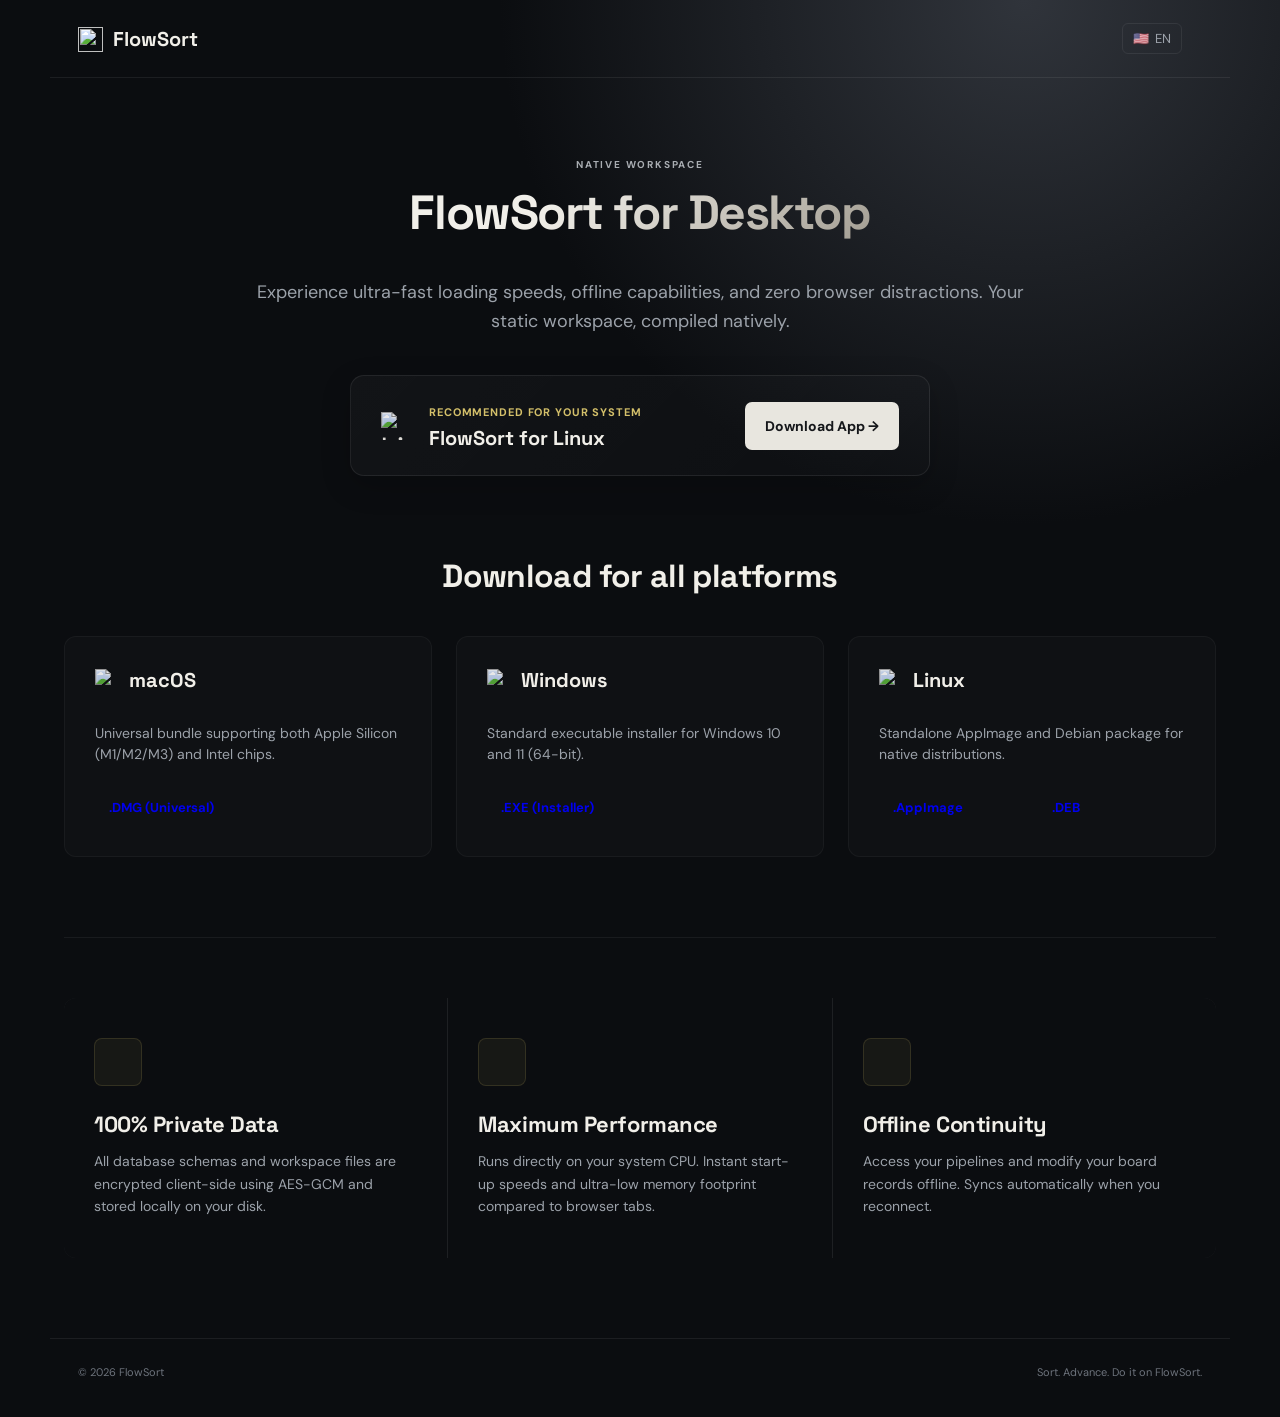
==== desktop/index.html @ 39b6299e "implement user authentication with Firebase and enhance navigation menu" ====
<!doctype html>
<html lang="es">
  <head>
    <meta charset="UTF-8" />
    <meta name="viewport" content="width=device-width, initial-scale=1.0" />
    <title data-i18n="title">FlowSort — Desktop App</title>
    <link rel="stylesheet" href="../assets/styles.css" />
    <script src="https://unpkg.com/lucide@latest"></script>
  </head>
  <body>
    <nav class="nav">
      <a class="brand" href="../">
        <img src="../assets/flowsort-logo.png" />FlowSort
      </a>
      <div class="nav-right">
        <div class="lang-selector">
          <button class="lang-btn" id="lang-btn">
            <span class="lang-flag">🇺🇸</span>
            <span class="lang-code">EN</span>
          </button>
          <div class="lang-dropdown" id="lang-dropdown">
            <button class="lang-option" data-lang="en">
              <span class="lang-flag">🇺🇸</span> English
            </button>
            <button class="lang-option" data-lang="es">
              <span class="lang-flag">🇪🇸</span> Español
            </button>
          </div>
        </div>
        <div id="nav-auth"></div>
      </div>
    </nav>

    <main class="download-container">
      <!-- Hero Presentation -->
      <section class="download-hero">
        <span class="eyebrow" data-i18n="desktop.hero.eyebrow"
          >NATIVE WORKSPACE</span
        >
        <h1 data-i18n="desktop.hero.title">FlowSort for Desktop</h1>
        <p class="subtitle" data-i18n="desktop.hero.subtitle">
          Experience ultra-fast loading speeds, offline capabilities, and zero
          browser distractions. Your static workspace, compiled natively.
        </p>

        <!-- Dynamic OS Suggester -->
        <div class="auto-detect-wrap" id="auto-detect-wrap">
          <div class="auto-detect-card">
            <span class="auto-detect-icon" id="detect-icon">
              <img
                id="detect-os-logo"
                src="https://api.iconify.design/simple-icons:apple.svg?color=%23f1efe9"
                class="os-logo"
                alt="macOS"
              />
            </span>
            <div class="auto-detect-info">
              <small data-i18n="desktop.detect.eyebrow"
                >RECOMMENDED FOR YOUR SYSTEM</small
              >
              <h3 id="detect-os-name">FlowSort for macOS</h3>
            </div>
            <a
              href="#"
              class="button primary"
              id="detect-btn"
              data-i18n="desktop.btn.download"
              >Download App →</a
            >
          </div>
        </div>
      </section>

      <!-- Platforms Grid -->
      <section class="platforms-section">
        <h2 class="section-title" data-i18n="desktop.platforms.title">
          Download for all platforms
        </h2>
        <div class="platforms-grid">
          <!-- macOS Card -->
          <div class="platform-card">
            <div class="card-head">
              <span class="platform-icon"
                ><img
                  src="https://api.iconify.design/simple-icons:apple.svg?color=%23f1efe9"
                  class="os-logo"
                  alt="Apple"
              /></span>
              <h3>macOS</h3>
            </div>
            <p data-i18n="desktop.platform.mac.desc">
              Universal bundle supporting both Apple Silicon (M1/M2/M3) and
              Intel chips.
            </p>
            <div class="card-actions">
              <a href="#" class="button outline">.DMG (Universal)</a>
            </div>
          </div>

          <!-- Windows Card -->
          <div class="platform-card">
            <div class="card-head">
              <span class="platform-icon"
                ><img
                  src="https://api.iconify.design/simple-icons:windows.svg?color=%23f1efe9"
                  class="os-logo"
                  alt="Windows"
              /></span>
              <h3>Windows</h3>
            </div>
            <p data-i18n="desktop.platform.win.desc">
              Standard executable installer for Windows 10 and 11 (64-bit).
            </p>
            <div class="card-actions">
              <a href="#" class="button outline">.EXE (Installer)</a>
            </div>
          </div>

          <!-- Linux Card -->
          <div class="platform-card">
            <div class="card-head">
              <span class="platform-icon"
                ><img
                  src="https://api.iconify.design/simple-icons:linux.svg?color=%23f1efe9"
                  class="os-logo"
                  alt="Linux"
              /></span>
              <h3>Linux</h3>
            </div>
            <p data-i18n="desktop.platform.linux.desc">
              Standalone AppImage and Debian package for native distributions.
            </p>
            <div class="card-actions">
              <a href="#" class="button outline">.AppImage</a>
              <a href="#" class="button outline">.DEB</a>
            </div>
          </div>
        </div>
      </section>

      <!-- Premium Features Grid -->
      <section class="desktop-features-section">
        <div class="features-grid">
          <div class="feature-card">
            <div class="feature-icon"><i data-lucide="shield-check"></i></div>
            <h3 data-i18n="desktop.features.f1.title">100% Private Data</h3>
            <p data-i18n="desktop.features.f1.desc">
              All database schemas and workspace files are encrypted client-side
              using AES-GCM and stored locally on your disk.
            </p>
          </div>
          <div class="feature-card">
            <div class="feature-icon"><i data-lucide="zap"></i></div>
            <h3 data-i18n="desktop.features.f2.title">Maximum Performance</h3>
            <p data-i18n="desktop.features.f2.desc">
              Runs directly on your system CPU. Instant start-up speeds and
              ultra-low memory footprint compared to browser tabs.
            </p>
          </div>
          <div class="feature-card">
            <div class="feature-icon"><i data-lucide="wifi-off"></i></div>
            <h3 data-i18n="desktop.features.f3.title">Offline Continuity</h3>
            <p data-i18n="desktop.features.f3.desc">
              Access your pipelines and modify your board records offline. Syncs
              automatically when you reconnect.
            </p>
          </div>
        </div>
      </section>
    </main>

    <footer>
      <span>© 2026 FlowSort</span>
      <span data-i18n="footer.tagline">Sort. Advance. Do it on FlowSort.</span>
    </footer>

    <script>
      (function () {
        // Translation Dictionary
        const translations = {
          en: {
            title: "FlowSort — Desktop App",
            "desktop.hero.eyebrow": "NATIVE WORKSPACE",
            "desktop.hero.title": "FlowSort for Desktop",
            "desktop.hero.subtitle":
              "Experience ultra-fast loading speeds, offline capabilities, and zero browser distractions. Your static workspace, compiled natively.",
            "desktop.detect.eyebrow": "RECOMMENDED FOR YOUR SYSTEM",
            "desktop.btn.download": "Download App →",
            "desktop.platforms.title": "Download for all platforms",
            "desktop.platform.mac.desc":
              "Universal bundle supporting both Apple Silicon (M1/M2/M3) and Intel chips.",
            "desktop.platform.win.desc":
              "Standard executable installer for Windows 10 and 11 (64-bit).",
            "desktop.platform.linux.desc":
              "Standalone AppImage and Debian package for native distributions.",
            "desktop.features.f1.title": "100% Private Data",
            "desktop.features.f1.desc":
              "All database schemas and workspace files are encrypted client-side using AES-GCM and stored locally on your disk.",
            "desktop.features.f2.title": "Maximum Performance",
            "desktop.features.f2.desc":
              "Runs directly on your system CPU. Instant start-up speeds and ultra-low memory footprint compared to browser tabs.",
            "desktop.features.f3.title": "Offline Continuity",
            "desktop.features.f3.desc":
              "Access your pipelines and modify your board records offline. Syncs automatically when you reconnect.",
            "footer.tagline": "Sort. Advance. Do it on FlowSort.",
          },
          es: {
            title: "FlowSort — App de Escritorio",
            "desktop.hero.eyebrow": "WORKSPACE NATIVO",
            "desktop.hero.title": "FlowSort para Escritorio",
            "desktop.hero.subtitle":
              "Experimenta velocidades de carga ultra rápidas, capacidades sin conexión y cero distracciones del navegador. Tu espacio de trabajo estático, compilado nativamente.",
            "desktop.detect.eyebrow": "RECOMENDADO PARA TU SISTEMA",
            "desktop.btn.download": "Descargar App →",
            "desktop.platforms.title": "Descargar para todas las plataformas",
            "desktop.platform.mac.desc":
              "Paquete universal compatible con chips Apple Silicon (M1/M2/M3) e Intel.",
            "desktop.platform.win.desc":
              "Instalador ejecutable estándar para Windows 10 y 11 (64 bits).",
            "desktop.platform.linux.desc":
              "AppImage independiente y paquete Debian para distribuciones nativas.",
            "desktop.features.f1.title": "Datos 100% Privados",
            "desktop.features.f1.desc":
              "Todos los esquemas de bases de datos y archivos se cifran del lado del cliente usando AES-GCM y se guardan localmente en tu disco.",
            "desktop.features.f2.title": "Rendimiento Máximo",
            "desktop.features.f2.desc":
              "Se ejecuta directamente en la CPU de tu sistema. Arranque instantáneo y consumo de memoria ultra bajo en comparación con pestañas de navegador.",
            "desktop.features.f3.title": "Continuidad sin Conexión",
            "desktop.features.f3.desc":
              "Accede a tus flujos y modifica tus registros sin conexión a internet. Se sincroniza automáticamente al reconectarse.",
            "footer.tagline": "Ordena. Avanza. Hazlo en FlowSort.",
          },
        };

        const langBtn = document.getElementById("lang-btn");
        const langDropdown = document.getElementById("lang-dropdown");
        const langOptions = document.querySelectorAll(".lang-option");

        function setLanguage(lang) {
          document.documentElement.lang = lang;
          document.title = translations[lang]["title"];
          const t = translations[lang] || translations["en"];

          // Apply translations to all data-i18n elements
          document.querySelectorAll("[data-i18n]").forEach((el) => {
            const key = el.getAttribute("data-i18n");
            if (t[key]) el.innerHTML = t[key];
          });

          langBtn.querySelector(".lang-flag").textContent =
            lang === "es" ? "🇪🇸" : "🇺🇸";
          langBtn.querySelector(".lang-code").textContent = lang.toUpperCase();
          langOptions.forEach((opt) => {
            opt.classList.toggle(
              "selected",
              opt.getAttribute("data-lang") === lang,
            );
          });
          localStorage.setItem("preferred-lang", lang);

          // Update OS suggestion header dynamically on language change
          updateOsDetectUI();
        }

        langBtn.addEventListener("click", (e) => {
          e.stopPropagation();
          langDropdown.classList.toggle("show");
        });

        document.addEventListener("click", () => {
          langDropdown.classList.remove("show");
        });

        langOptions.forEach((opt) => {
          opt.addEventListener("click", () => {
            const selectedLang = opt.getAttribute("data-lang");
            if (document.documentElement.lang === selectedLang) return;
            document.body.classList.add("lang-fade-out");
            setTimeout(() => {
              setLanguage(selectedLang);
              document.body.classList.remove("lang-fade-out");
              document.body.classList.add("lang-fade-in");
              setTimeout(() => {
                document.body.classList.remove("lang-fade-in");
              }, 250);
            }, 250);
          });
        });

        // OS Detection logic
        let detectedOS = "macOS";
        const OS_LOGOS = {
          macOS: "https://api.iconify.design/simple-icons:apple.svg?color=%23f1efe9",
          Windows: "https://api.iconify.design/simple-icons:windows.svg?color=%23f1efe9",
          Linux: "https://api.iconify.design/simple-icons:linux.svg?color=%23f1efe9",
        };

        function detectOS() {
          const ua = window.navigator.userAgent.toLowerCase();
          if (ua.includes("win")) detectedOS = "Windows";
          else if (ua.includes("mac")) detectedOS = "macOS";
          else if (ua.includes("linux")) detectedOS = "Linux";
        }

        function updateOsDetectUI() {
          const isEs = document.documentElement.lang === "es";
          document.getElementById("detect-os-name").textContent = isEs
            ? `FlowSort para ${detectedOS}`
            : `FlowSort for ${detectedOS}`;

          const img = document.getElementById("detect-os-logo");
          if (img) {
            img.src = OS_LOGOS[detectedOS] || OS_LOGOS.macOS;
            img.alt = detectedOS;
          }
        }

        // Initialize
        detectOS();
        const savedLang = localStorage.getItem("preferred-lang") || "en";
        setLanguage(savedLang);

        // Page Transition Interceptor
        document.querySelectorAll("a").forEach((link) => {
          const href = link.getAttribute("href");
          if (
            !href ||
            href.startsWith("#") ||
            href.startsWith("javascript:") ||
            link.target === "_blank" ||
            href.includes("mailto:") ||
            href.includes("tel:")
          )
            return;

          try {
            const url = new URL(link.href, window.location.href);
            if (url.origin !== window.location.origin) return;
          } catch (e) {
            return;
          }

          link.addEventListener("click", (e) => {
            e.preventDefault();
            document.body.classList.add("page-exit");
            setTimeout(() => {
              window.location.href = href;
            }, 250);
          });
        });

        window.addEventListener("pageshow", (event) => {
          if (event.persisted) {
            document.body.classList.remove("page-exit");
          }
        });
      })();

      // Init Lucide after IIFE so DOM is ready
      lucide.createIcons();
    </script>
    <script type="module">
      import { initNavAuth } from "../assets/auth.js";

      initNavAuth({
        loginHref: "../login/",
        panelHref: "./",
        homeHref: "../",
        i18n: {
          en: { "nav.login": "Log in", "nav.panel": "Panel", "nav.logout": "Log out" },
          es: { "nav.login": "Iniciar sesión", "nav.panel": "Panel", "nav.logout": "Cerrar sesión" },
        },
      });
    </script>
  </body>
</html>
---- assets/styles.css ----
@import url("https://fonts.googleapis.com/css2?family=DM+Sans:wght@400;500;600;700&family=Space+Grotesk:wght@500;600;700&display=swap");
:root {
  font-family: "DM Sans", sans-serif;
  background: #0b0d10;
  color: #f1efe9;
}
* {
  box-sizing: border-box;
}
html {
  scroll-behavior: smooth;
}
body {
  margin: 0;
  background:
    radial-gradient(circle at 80% 0, #30343b 0, transparent 30%), #0b0d10;
}
.nav {
  height: 78px;
  max-width: 1180px;
  margin: auto;
  padding: 0 28px;
  display: flex;
  align-items: center;
  justify-content: space-between;
  border-bottom: 1px solid #ffffff12;
}
.brand {
  font: 700 20px "Space Grotesk";
  display: flex;
  align-items: center;
  gap: 10px;
  color: #f1efe9;
  text-decoration: none;
}
.brand:visited {
  color: #f1efe9;
}
.brand img {
  width: 25px;
  height: 25px;
  object-fit: contain;
  transform: translateY(1px);
}
.links {
  display: flex;
  gap: 34px;
}
.links a,
.nav-login {
  color: #9ca2aa;
  text-decoration: none;
  font-size: 13px;
}
.links a:hover,
.nav-login:hover {
  color: #f1efe9;
}
.user-menu {
  position: relative;
  display: inline-block;
}
.user-menu-btn {
  display: flex;
  align-items: center;
  gap: 8px;
  background: transparent;
  border: 1px solid #ffffff12;
  border-radius: 999px;
  padding: 4px 12px 4px 4px;
  cursor: pointer;
  color: #f1efe9;
  font-size: 13px;
  transition: border-color 0.2s ease, background 0.2s ease;
}
.user-menu-btn:hover {
  border-color: #ffffff28;
  background: #ffffff08;
}
.user-avatar {
  width: 28px;
  height: 28px;
  border-radius: 50%;
  object-fit: cover;
  background: #2a2d32;
}
.user-name {
  max-width: 120px;
  overflow: hidden;
  text-overflow: ellipsis;
  white-space: nowrap;
}
.user-dropdown {
  display: none;
  position: absolute;
  top: calc(100% + 8px);
  right: 0;
  min-width: 160px;
  background: #171819;
  border: 1px solid #ffffff18;
  border-radius: 10px;
  padding: 6px;
  z-index: 200;
  box-shadow: 0 12px 40px #0006;
}
.user-dropdown.show {
  display: flex;
  flex-direction: column;
  gap: 2px;
}
.user-dropdown-item {
  display: block;
  width: 100%;
  padding: 10px 14px;
  border: 0;
  border-radius: 6px;
  background: transparent;
  color: #c9c7c0;
  font-size: 13px;
  text-align: left;
  text-decoration: none;
  cursor: pointer;
  transition: background 0.15s ease, color 0.15s ease;
}
.user-dropdown-item:hover {
  background: #ffffff0c;
  color: #f1efe9;
}
.user-dropdown-item.logout {
  color: #e88;
}
.user-dropdown-item.logout:hover {
  background: #e8444418;
  color: #faa;
}
.menu {
  display: none;
  background: none;
  color: #fff;
  border: 0;
  font-size: 20px;
}
.hero {
  max-width: 1180px;
  margin: 0 auto;
  padding: 110px 28px 130px;
  display: grid;
  grid-template-columns: 0.85fr 1.15fr;
  gap: 60px;
  align-items: center;
}
.eyebrow {
  font-size: 10px;
  letter-spacing: 0.18em;
  color: #a9adb2;
  font-weight: 700;
}
.hero h1 {
  font: 600 clamp(52px, 7vw, 92px)/0.94 "Space Grotesk";
  letter-spacing: -0.07em;
  margin: 20px 0 26px;
}
.hero h1 em,
.statement em,
.cta em {
  font-style: normal;
  color: #c9c7c0;
}
#dynamic-cta-text {
  position: relative;
  display: inline-block;
  transition:
    opacity 0.4s cubic-bezier(0.16, 1, 0.3, 1),
    transform 0.4s cubic-bezier(0.16, 1, 0.3, 1);
  transform: translateY(0);
  opacity: 1;
}
#dynamic-cta-text::before {
  content: "";
  position: absolute;
  top: 50%;
  left: 50%;
  transform: translate(-50%, -50%) scale(0.6);
  width: 120%;
  height: 16px;
  border-radius: 50%;
  background: rgba(212, 192, 106, 0.08);
  box-shadow: 0 0 35px 11px rgba(145, 145, 145, 0.3);
  filter: blur(10px);
  opacity: 0;
  z-index: -1;
  pointer-events: none;
  transition:
    opacity 0.2s cubic-bezier(0.16, 1, 0.3, 1),
    transform 0.2s cubic-bezier(0.16, 1, 0.3, 1);
}
#dynamic-cta-text.glow-active::before {
  opacity: 1;
  transform: translate(-50%, -50%) scale(1.15);
  transition:
    opacity 0.6s cubic-bezier(0.16, 1, 0.3, 1),
    transform 0.6s cubic-bezier(0.16, 1, 0.3, 1);
}
#dynamic-cta-text.swap-out {
  opacity: 0;
  transform: translateY(-8px);
}
#dynamic-cta-text.swap-in {
  opacity: 0;
  transform: translateY(8px);
}
.hero-copy > p {
  color: #a1a6ae;
  font-size: 18px;
  line-height: 1.6;
  max-width: 430px;
}
.hero-actions {
  display: flex;
  gap: 26px;
  align-items: center;
  margin-top: 34px;
}
.button {
  display: inline-flex;
  gap: 24px;
  align-items: center;
  padding: 15px 20px;
  border-radius: 7px;
  text-decoration: none;
  font-weight: 700;
  font-size: 14px;
}
.primary {
  background: #e8e6df;
  color: #15171a;
}
.primary:hover {
  background: white;
  transform: translateY(-2px);
}
.text-link {
  color: #d9d8d3;
  text-decoration: none;
  font-size: 13px;
}
.text-link span {
  color: #9da2aa;
  margin-left: 7px;
}
.trust {
  display: flex;
  gap: 22px;
  color: #777e88;
  font-size: 11px;
  margin-top: 28px;
}
.hero-art {
  position: relative;
  min-height: 460px;
  display: grid;
  place-items: center;
}
.glow {
  position: absolute;
  width: 450px;
  height: 450px;
  background: #dad7cd0c;
  border-radius: 50%;
  filter: blur(30px);
}
.window {
  position: relative;
  width: min(560px, 100%);
  border: 1px solid #ffffff22;
  border-radius: 16px;
  background: #181b20e8;
  box-shadow: 0 40px 90px #0008;
  overflow: hidden;
  transform: rotate(1.5deg);
  transition: 0.4s;
}
.window:hover {
  transform: rotate(0) translateY(-6px);
}
.replica-text {
  position: absolute;
  bottom: -75px;
  color: #777e88;
  font-size: 12px;
  font-style: italic;
  font-family: "Space Grotesk", sans-serif;
}
.window-top {
  height: 42px;
  border-bottom: 1px solid #ffffff12;
  display: flex;
  align-items: center;
  justify-content: space-between;
  padding: 0 15px;
  color: #737a84;
  font-size: 10px;
}
.dots {
  color: #555b64;
  letter-spacing: 3px;
  font-size: 9px;
}
.window-body {
  display: grid;
  grid-template-columns: 110px 1fr;
  min-height: 360px;
}
.window-body aside {
  border-right: 1px solid #ffffff10;
  padding: 22px 13px;
  display: grid;
  align-content: start;
  gap: 18px;
  color: #7d838c;
  font-size: 11px;
}
.window-body aside strong {
  color: #e4e1d8;
  font: 700 25px "Space Grotesk";
  margin-bottom: 10px;
  transform: translateY(6px);
  display: inline-block;
}
.aside-logo {
  width: 28px;
  height: 28px;
  object-fit: contain;
  transform: translateY(0px);
}
.aside-brand {
  display: flex;
  align-items: center;
  gap: 5px;
  margin-bottom: 30px;
  margin-left: 6.7px;
}
.window-body aside small {
  padding: 7px 8px;
}
.window-body aside .selected {
  background: #30343b;
  color: #f3f1eb;
  border-radius: 5px;
}
.board {
  padding: 24px;
}
.board-head {
  display: flex;
  justify-content: space-between;
  align-items: center;
}
.board-head small,
.metrics small,
.activity > small {
  color: #737b86;
  font-size: 9px;
  letter-spacing: 0.12em;
}
.board h3 {
  font: 600 25px "Space Grotesk";
  margin: 7px 0 20px;
}
.avatar {
  width: 29px;
  height: 29px;
  background: #c9c7c0;
  color: #16181c;
  border-radius: 50%;
  font-size: 9px;
  display: grid;
  place-items: center;
  font-weight: 700;
}
.metrics {
  display: grid;
  grid-template-columns: repeat(3, 1fr);
  gap: 9px;
}
.metrics > div {
  padding: 14px 11px;
  background: #20242a;
  border: 1px solid #ffffff10;
  border-radius: 8px;
}
.metrics strong {
  display: block;
  font: 600 26px "Space Grotesk";
  margin-top: 7px;
}
.metrics i {
  font-style: normal;
  color: #aeb1ad;
  font-size: 10px;
}
.activity {
  margin-top: 22px;
}
.activity > div {
  display: grid;
  grid-template-columns: 10px 1fr auto;
  gap: 9px;
  align-items: center;
  padding: 13px 0;
  border-bottom: 1px solid #ffffff0c;
  color: #c1c3c0;
  font-size: 11px;
}
.activity em {
  font-style: normal;
  color: #727984;
  font-size: 10px;
}
.dot {
  width: 7px;
  height: 7px;
  border-radius: 50%;
}
.dot.gold {
  background: #d4c06a;
}
.dot.gray {
  background: #858b92;
}
.dot.white {
  background: #e7e5df;
}
.statement {
  max-width: 1180px;
  margin: auto;
  padding: 120px 28px 80px;
  border-top: 1px solid #ffffff12;
}
.statement h2,
.cta h2 {
  font: 600 clamp(40px, 5vw, 66px)/1 "Space Grotesk";
  letter-spacing: -0.06em;
  margin: 20px 0;
}
.statement p {
  color: #8f969f;
}
.features {
  max-width: 1180px;
  margin: auto;
  padding: 45px 28px 130px;
  display: grid;
  grid-template-columns: repeat(3, 1fr);
  gap: 1px;
  background: #ffffff12;
}
.features article {
  background: #0b0d10;
  padding: 30px 26px;
  min-height: 180px;
}
.features span {
  color: #898f97;
  font-size: 11px;
}
.features h3 {
  font: 600 25px "Space Grotesk";
  margin: 40px 0 10px;
}
.features p {
  color: #8f969f;
  line-height: 1.5;
  margin: 0;
  font-size: 14px;
}
.cta {
  max-width: 1124px;
  margin: 0 auto 100px;
  padding: 58px 55px;
  border: 1px solid #ffffff1c;
  border-radius: 14px;
  background: linear-gradient(110deg, #24282e, #171a1e);
  display: flex;
  justify-content: space-between;
  align-items: center;
}
.cta h2 {
  margin-bottom: 0;
}
footer {
  max-width: 1180px;
  margin: auto;
  padding: 26px 28px 38px;
  color: #6d737c;
  font-size: 11px;
  display: flex;
  justify-content: space-between;
  border-top: 1px solid #ffffff12;
}
@media (max-width: 800px) {
  .links {
    display: none;
  }
  .menu {
    display: block;
  }
  .hero {
    grid-template-columns: 1fr;
    padding-top: 70px;
  }
  .hero-art {
    min-height: 360px;
  }
  .features {
    grid-template-columns: 1fr;
  }
  .cta {
    margin: 0 20px 70px;
    padding: 32px 24px;
    display: grid;
    gap: 25px;
  }
  .hero h1 {
    font-size: 58px;
  }
}
.window,
.cta {
  background: linear-gradient(135deg, #ffffff12, #ffffff05);
  border-color: #ffffff2b;
  box-shadow:
    0 30px 90px #0009,
    inset 0 1px #ffffff1f;
  backdrop-filter: blur(24px) saturate(125%);
}
.features article {
  background: #ffffff04;
  backdrop-filter: blur(16px);
}
.nav-right {
  display: flex;
  align-items: center;
  gap: 20px;
}
.lang-selector {
  position: relative;
  display: inline-block;
}
.lang-btn {
  background: transparent;
  border: 1px solid #ffffff12;
  border-radius: 6px;
  color: #9ca2aa;
  padding: 6px 10px;
  font-size: 13px;
  cursor: pointer;
  display: flex;
  align-items: center;
  gap: 6px;
  transition: all 0.2s ease;
  font-family: inherit;
}
.lang-btn:hover {
  color: #f1efe9;
  border-color: #ffffff33;
  background: rgba(255, 255, 255, 0.05);
}
.lang-dropdown {
  position: absolute;
  top: calc(100% + 8px);
  right: 0;
  background: #181b20;
  border: 1px solid #ffffff22;
  border-radius: 8px;
  box-shadow: 0 10px 25px rgba(0, 0, 0, 0.5);
  display: none;
  flex-direction: column;
  min-width: 130px;
  z-index: 100;
  overflow: hidden;
}
.lang-dropdown.show {
  display: flex;
}
.lang-option {
  padding: 10px 14px;
  font-size: 13px;
  color: #9ca2aa;
  cursor: pointer;
  display: flex;
  align-items: center;
  gap: 8px;
  transition: all 0.2s ease;
  background: transparent;
  border: none;
  width: 100%;
  text-align: left;
  font-family: inherit;
}
.lang-option:hover {
  color: #f1efe9;
  background: rgba(255, 255, 255, 0.08);
}
.lang-option.selected {
  color: #f1efe9;
  font-weight: 600;
  background: rgba(255, 255, 255, 0.05);
}
body.lang-fade-out .nav,
body.lang-fade-out main,
body.lang-fade-out footer {
  opacity: 0;
  transition: opacity 0.25s ease-out;
}
body.lang-fade-in .nav,
body.lang-fade-in main,
body.lang-fade-in footer {
  opacity: 1;
  transition: opacity 0.25s ease-in;
}

/* Pricing Section Styles */
.pricing {
  max-width: 1180px;
  margin: 0 auto;
  padding: 100px 28px;
  border-top: 1px solid #ffffff12;
}

.pricing-header {
  text-align: center;
  margin-bottom: 60px;
}

.pricing-header h2 {
  font: 600 clamp(40px, 5vw, 66px)/1 "Space Grotesk";
  letter-spacing: -0.06em;
  margin: 20px 0;
}

.pricing-header h2 em {
  font-style: normal;
  color: #c9c7c0;
}

.pricing-header p {
  color: #8f969f;
  font-size: 16px;
}

.pricing-cards {
  display: grid;
  grid-template-columns: repeat(3, 1fr);
  gap: 30px;
  align-items: stretch;
}

.pricing-card {
  background: #181b20;
  border: 1px solid #ffffff12;
  border-radius: 14px;
  padding: 40px 30px;
  display: flex;
  flex-direction: column;
  position: relative;
  transition:
    transform 0.3s ease,
    border-color 0.3s ease,
    box-shadow 0.3s ease;
}

.pricing-card:hover {
  transform: translateY(-5px);
  border-color: #ffffff22;
  box-shadow: 0 20px 40px rgba(0, 0, 0, 0.4);
}

.pricing-card--featured {
  background: linear-gradient(135deg, #24282e, #171a1e);
  border-color: #d4c06a66;
  box-shadow: 0 15px 35px rgba(212, 192, 106, 0.05);
}

.pricing-card--featured:hover {
  border-color: #d4c06a88;
  box-shadow: 0 20px 40px rgba(212, 192, 106, 0.1);
}

.plan-badge {
  position: absolute;
  top: 16px;
  right: 20px;
  background: #d4c06a;
  color: #0b0d10;
  font-size: 10px;
  font-weight: 700;
  padding: 4px 10px;
  border-radius: 20px;
  text-transform: uppercase;
  letter-spacing: 0.05em;
}

.plan-name {
  font: 700 20px "Space Grotesk";
  color: #f1efe9;
  margin-bottom: 15px;
}

.plan-price {
  display: flex;
  align-items: baseline;
  margin-bottom: 20px;
}

.plan-amount {
  font: 700 42px "Space Grotesk";
  color: #f1efe9;
}

.plan-period {
  color: #8f969f;
  font-size: 14px;
  margin-left: 6px;
}

.plan-desc {
  color: #8f969f;
  font-size: 14px;
  line-height: 1.5;
  margin-bottom: 30px;
  min-height: 42px;
}

.plan-features {
  list-style: none;
  padding: 0;
  margin: 0 0 40px 0;
  display: flex;
  flex-direction: column;
  gap: 12px;
}

.plan-features li {
  color: #c9c7c0;
  font-size: 14px;
  display: flex;
  align-items: center;
  gap: 10px;
}

.plan-features li::before {
  content: "✦";
  color: #d4c06a;
  font-size: 10px;
}

.plan-btn {
  width: 100%;
  justify-content: center;
  margin-top: auto;
  border: 1px solid #ffffff22;
  transition: all 0.3s ease;
  color: #f1efe9;
  text-decoration: none;
}

.plan-btn:hover {
  background: rgba(255, 255, 255, 0.05);
  border-color: #ffffff44;
}

.pricing-card--featured .plan-btn.primary {
  border: none;
  color: #15171a;
}

.pricing-card--featured .plan-btn.primary:hover {
  background: #fff;
  color: #15171a;
  transform: translateY(-2px);
}

@media (max-width: 900px) {
  .pricing-cards {
    grid-template-columns: 1fr;
    gap: 20px;
  }

  .pricing {
    padding: 60px 20px;
  }
}

/* Auth Container */
.auth-container {
  min-height: calc(100vh - 78px - 80px);
  display: flex;
  justify-content: center;
  align-items: center;
  padding: 40px 20px;
}

/* Auth Card */
.auth-card {
  max-width: 440px;
  width: 100%;
  background: linear-gradient(135deg, #1f2227, #131518);
  border: 1px solid #ffffff14;
  border-radius: 16px;
  padding: 40px 35px;
  box-shadow: 0 20px 50px rgba(0, 0, 0, 0.4);
}

.auth-header {
  text-align: center;
  margin-bottom: 30px;
}

.auth-logo {
  width: 42px;
  height: 42px;
  object-fit: contain;
  margin-bottom: 16px;
}

.auth-header h2 {
  font: 700 24px "Space Grotesk";
  color: #f1efe9;
  margin: 0 0 8px 0;
  letter-spacing: -0.02em;
}

.auth-header p {
  color: #9ca2aa;
  font-size: 14px;
  line-height: 1.5;
  margin: 0;
}

/* Alert Box */
.alert-box {
  padding: 12px 16px;
  border-radius: 8px;
  font-size: 13px;
  margin-bottom: 24px;
  line-height: 1.4;
  transition: all 0.3s ease;
}

.alert-box.hide {
  display: none;
}

.alert-error {
  background: rgba(239, 68, 68, 0.1);
  border: 1px solid rgba(239, 68, 68, 0.25);
  color: #f87171;
}

.alert-success {
  background: rgba(16, 185, 129, 0.1);
  border: 1px solid rgba(16, 185, 129, 0.25);
  color: #34d399;
}

.alert-info {
  background: rgba(59, 130, 246, 0.1);
  border: 1px solid rgba(59, 130, 246, 0.25);
  color: #60a5fa;
}

/* Auth Form */
.auth-form {
  display: flex;
  flex-direction: column;
  gap: 20px;
}

.form-group {
  display: flex;
  flex-direction: column;
  gap: 8px;
}

.form-group label {
  color: #c9c7c0;
  font-size: 13px;
  font-weight: 500;
}

.form-group input {
  background: rgba(255, 255, 255, 0.03);
  border: 1px solid rgba(255, 255, 255, 0.08);
  border-radius: 8px;
  padding: 12px 14px;
  color: #f1efe9;
  font-size: 14px;
  font-family: inherit;
  transition:
    border-color 0.25s ease,
    box-shadow 0.25s ease,
    background-color 0.25s ease;
}

.form-group input::placeholder {
  color: #6d737c;
}

.form-group input:focus {
  outline: none;
  background: rgba(255, 255, 255, 0.05);
  border-color: #d4c06a;
  box-shadow: 0 0 0 3px rgba(212, 192, 106, 0.15);
}

.auth-btn {
  width: 100%;
  padding: 14px;
  justify-content: center;
  font-size: 14px;
  font-weight: 600;
  border-radius: 8px;
  margin-top: 10px;
}

.auth-footer {
  text-align: center;
  margin-top: 26px;
  font-size: 13px;
  color: #9ca2aa;
  display: flex;
  justify-content: center;
  gap: 6px;
}

.auth-footer a {
  color: #d4c06a;
  text-decoration: none;
  font-weight: 500;
  transition: opacity 0.2s ease;
}

.auth-footer a:hover {
  opacity: 0.85;
}

/* Google Sign-In Button */
.btn-google {
  display: inline-flex;
  align-items: center;
  justify-content: center;
  gap: 12px;
  width: 100%;
  background: #e8e6df;
  color: #15171a;
  border: none;
  border-radius: 8px;
  padding: 14px 20px;
  font-size: 15px;
  font-weight: 600;
  font-family: inherit;
  cursor: pointer;
  transition:
    background-color 0.25s ease,
    transform 0.25s ease,
    box-shadow 0.25s ease;
}

.btn-google:hover {
  background: #ffffff;
  transform: translateY(-2px);
  box-shadow: 0 4px 15px rgba(255, 255, 255, 0.1);
}

.btn-google:active {
  transform: translateY(0);
}

.btn-google:disabled {
  background: #202329;
  color: #5b6068;
  border: 1px solid rgba(255, 255, 255, 0.04);
  cursor: not-allowed;
  transform: none !important;
  box-shadow: none !important;
}

.btn-google:disabled svg {
  opacity: 0.3;
  filter: grayscale(1);
}

.btn-google svg {
  width: 18px;
  height: 18px;
  flex-shrink: 0;
}

/* Private Area */
#area-privada {
  width: 100%;
  display: none;
  flex-direction: column;
  align-items: center;
}

.user-badge {
  font-size: 12px;
  font-weight: 600;
  text-transform: uppercase;
  letter-spacing: 0.05em;
  color: #d4c06a;
  background: rgba(212, 192, 106, 0.1);
  padding: 4px 12px;
  border-radius: 20px;
  margin-bottom: 16px;
  display: inline-block;
}

/* Loading Spinner */
.loading-spinner {
  display: none;
  width: 28px;
  height: 28px;
  border: 3px solid rgba(255, 255, 255, 0.1);
  border-radius: 50%;
  border-top-color: #f1efe9;
  animation: spin 1s ease-in-out infinite;
  margin: 0 auto;
}

@keyframes spin {
  to {
    transform: rotate(360deg);
  }
}

/* Auth Login Card (standalone centered card) */
.auth-login-wrap {
  width: 100%;
  max-width: 460px;
  background: linear-gradient(135deg, #1f2227, #131518);
  border: 1px solid rgba(255, 255, 255, 0.08);
  border-radius: 16px;
  padding: 40px 35px;
  box-shadow: 0 20px 50px rgba(0, 0, 0, 0.4);
  text-align: center;
}

.auth-login-wrap h1 {
  font-family: "Space Grotesk", sans-serif;
  font-size: 24px;
  font-weight: 700;
  margin-bottom: 8px;
  letter-spacing: -0.02em;
}

#welcome-msg {
  font-size: 35px;
  margin-top: 1px;
  margin-bottom: 12px;
}

.auth-login-wrap .subtitle {
  font-size: 14px;
  color: #9ca2aa;
  line-height: 1;
  margin-bottom: 32px;
}

.logo-container {
  margin-bottom: 24px;
}

.logo {
  width: 48px;
  height: 48px;
  object-fit: contain;
}

/* Page transitions */
body {
  opacity: 0;
  animation: pageFadeIn 0.35s cubic-bezier(0.16, 1, 0.3, 1) forwards;
}

body.page-exit {
  animation: pageFadeOut 0.25s cubic-bezier(0.16, 1, 0.3, 1) forwards !important;
}

@keyframes pageFadeIn {
  from {
    opacity: 0;
    transform: scale(0.995) translateY(4px);
  }
  to {
    opacity: 1;
    transform: scale(1) translateY(0);
  }
}

@keyframes pageFadeOut {
  from {
    opacity: 1;
    transform: scale(1) translateY(0);
  }
  to {
    opacity: 0;
    transform: scale(0.995) translateY(-4px);
  }
}

/* Desktop Download Page Styles */
.download-container {
  max-width: 1200px;
  width: 100%;
  margin: 0 auto;
  padding: 80px 24px;
}

.download-hero {
  text-align: center;
  max-width: 800px;
  margin: 0 auto 60px;
  display: flex;
  flex-direction: column;
  align-items: center;
}

.download-hero h1 {
  font: 700 48px/1.1 "Space Grotesk";
  letter-spacing: -0.03em;
  margin: 16px 0 20px;
  background: linear-gradient(135deg, #f1efe9 30%, #a39e93 100%);
  -webkit-background-clip: text;
  -webkit-text-fill-color: transparent;
}

.download-hero .subtitle {
  font-size: 18px;
  color: #9ca2aa;
  line-height: 1.6;
  margin-bottom: 40px;
}

.auto-detect-wrap {
  width: 100%;
  max-width: 580px;
  margin: 0 auto;
}

.auto-detect-card {
  display: flex;
  align-items: center;
  gap: 20px;
  background: linear-gradient(
    135deg,
    rgba(255, 255, 255, 0.03),
    rgba(255, 255, 255, 0.01)
  );
  border: 1px solid rgba(255, 255, 255, 0.08);
  border-radius: 14px;
  padding: 24px 30px;
  box-shadow: 0 10px 30px rgba(0, 0, 0, 0.2);
  text-align: left;
}

.auto-detect-icon {
  font-size: 32px;
}

.auto-detect-info {
  flex: 1;
}

.auto-detect-info small {
  font-size: 11px;
  letter-spacing: 0.08em;
  color: #d4c06a;
  font-weight: 700;
}

.auto-detect-info h3 {
  font: 700 20px "Space Grotesk";
  margin: 4px 0 0;
  color: #f1efe9;
}

/* Platforms Section */
.platforms-section {
  margin: 80px 0;
}

.platforms-section .section-title {
  text-align: center;
  font: 700 32px "Space Grotesk";
  margin-bottom: 40px;
  letter-spacing: -0.02em;
}

.platforms-grid {
  display: grid;
  grid-template-columns: repeat(auto-fit, minmax(280px, 1fr));
  gap: 24px;
}

.platform-card {
  background: rgba(255, 255, 255, 0.02);
  border: 1px solid rgba(255, 255, 255, 0.04);
  border-radius: 12px;
  padding: 30px;
  display: flex;
  flex-direction: column;
  justify-content: space-between;
  transition: all 0.3s ease;
}

.platform-card:hover {
  transform: translateY(-4px);
  border-color: rgba(212, 192, 106, 0.15);
  box-shadow: 0 10px 30px rgba(212, 192, 106, 0.03);
}

.platform-card .card-head {
  display: flex;
  align-items: center;
  gap: 12px;
  margin-bottom: 16px;
}

.platform-icon {
  font-size: 24px;
}

.platform-card h3 {
  font: 700 20px "Space Grotesk";
  margin: 0;
}

.platform-card p {
  font-size: 14px;
  color: #9ca2aa;
  line-height: 1.5;
  margin-bottom: 24px;
  flex: 1;
}

.platform-card .card-actions {
  display: flex;
  gap: 12px;
}

.platform-card .card-actions .button {
  flex: 1;
  padding: 10px 14px;
  font-size: 13px;
  text-align: center;
}

/* Features section */
.desktop-features-section {
  border-top: 1px solid rgba(255, 255, 255, 0.06);
  padding-top: 60px;
  margin-top: 60px;
}

.features-grid {
  display: grid;
  grid-template-columns: repeat(auto-fit, minmax(280px, 1fr));
  gap: 1px;
  background: rgba(255, 255, 255, 0.08); /* acts as the border */
  border-radius: 12px;
  overflow: hidden;
}

.feature-card {
  background: #0b0d10;
  padding: 40px 30px;
  display: flex;
  flex-direction: column;
  align-items: flex-start;
  transition: background-color 0.3s ease;
}

.feature-card:hover {
  background: #111317;
}

.feature-icon {
  font-size: 28px;
  margin-bottom: 24px;
  background: rgba(212, 192, 106, 0.06);
  border: 1px solid rgba(212, 192, 106, 0.15);
  border-radius: 8px;
  width: 48px;
  height: 48px;
  display: flex;
  align-items: center;
  justify-content: center;
  color: #d4c06a;
}

.feature-card h3 {
  font: 700 22px "Space Grotesk";
  margin: 0 0 12px 0;
  color: #f1efe9;
  letter-spacing: -0.02em;
}

.feature-card p {
  color: #9ca2aa;
  line-height: 1.6;
  margin: 0;
  font-size: 14px;
}

/* Lucide icon sizing */
.feature-icon svg {
  width: 22px;
  height: 22px;
  stroke: #d4c06a;
  stroke-width: 1.75;
}

/* OS brand logo sizing (Simple Icons) */
.os-logo {
  display: block;
  width: 22px;
  height: 22px;
  object-fit: contain;
  opacity: 0.9;
}

.auto-detect-icon .os-logo {
  width: 28px;
  height: 28px;
}

/* Mobile nav and extra small-screen tweaks */
@media (max-width: 800px) {
  .nav {
    position: relative;
  }
  .nav.open .links {
    display: flex;
    flex-direction: column;
    position: absolute;
    top: 78px;
    left: 0;
    right: 0;
    background: linear-gradient(135deg, #171819, #0f1112);
    padding: 12px 20px 18px;
    gap: 12px;
    z-index: 90;
    border-bottom: 1px solid #ffffff12;
  }
  .nav.open .nav-right {
    display: flex;
    gap: 12px;
    padding: 12px 20px 18px;
    border-bottom: 1px solid #ffffff08;
  }
}

@media (max-width: 420px) {
  .hero h1 {
    font-size: clamp(28px, 7vw, 42px);
    line-height: 1.05;
  }
  .hero-copy > p {
    font-size: 16px;
    max-width: 100%;
  }
  .button {
    padding: 12px 14px;
    gap: 12px;
  }
  .nav {
    padding: 0 14px;
    height: 64px;
  }
  .brand {
    font-size: 18px;
  }
  .menu {
    font-size: 22px;
  }
  .hero {
    padding: 60px 18px 90px;
    gap: 20px;
  }
  .cta {
    padding: 24px 16px;
    margin: 0 12px 56px;
  }
  .replica-text {
    bottom: -50px;
  }
}

/* Stronger mobile adjustments for very small viewports */
@media (max-width: 420px) {
  /* hide heavy artwork to prioritize content and speed */
  .hero-art {
    display: none !important;
    height: 0;
    min-height: 0;
    visibility: hidden;
  }

  /* make hero copy full width and reduce vertical spacing */
  .hero {
    padding: 48px 14px 80px;
    gap: 12px;
  }

  .hero-copy {
    width: 100%;
  }

  /* stack primary actions and make buttons easier to tap */
  .hero-actions {
    flex-direction: column;
    align-items: stretch;
    gap: 12px;
    margin-top: 22px;
  }

  .button {
    width: 100%;
    padding: 14px 16px;
    font-size: 15px;
  }

  /* hide decorative replica text */
  .replica-text {
    display: none;
  }

  /* simplify the window replica if it sneaks back in */
  .window {
    transform: none;
    width: 100%;
    box-shadow: none;
  }

  .window-body {
    grid-template-columns: 1fr;
    min-height: 180px;
  }

  .window-body aside {
    display: none;
  }

  /* increase tap targets in nav dropdown */
  .nav.open .links a,
  .nav.open .nav-login,
  .nav.open .user-menu,
  .nav.open .lang-selector {
    padding: 12px 8px;
    font-size: 16px;
  }
  .nav.open .user-menu-btn {
    width: 100%;
    justify-content: flex-start;
    padding: 8px 12px;
  }
  .nav.open .user-dropdown {
    position: static;
    display: none;
    margin-top: 8px;
    box-shadow: none;
  }
  .nav.open .user-dropdown.show {
    display: flex;
  }
}
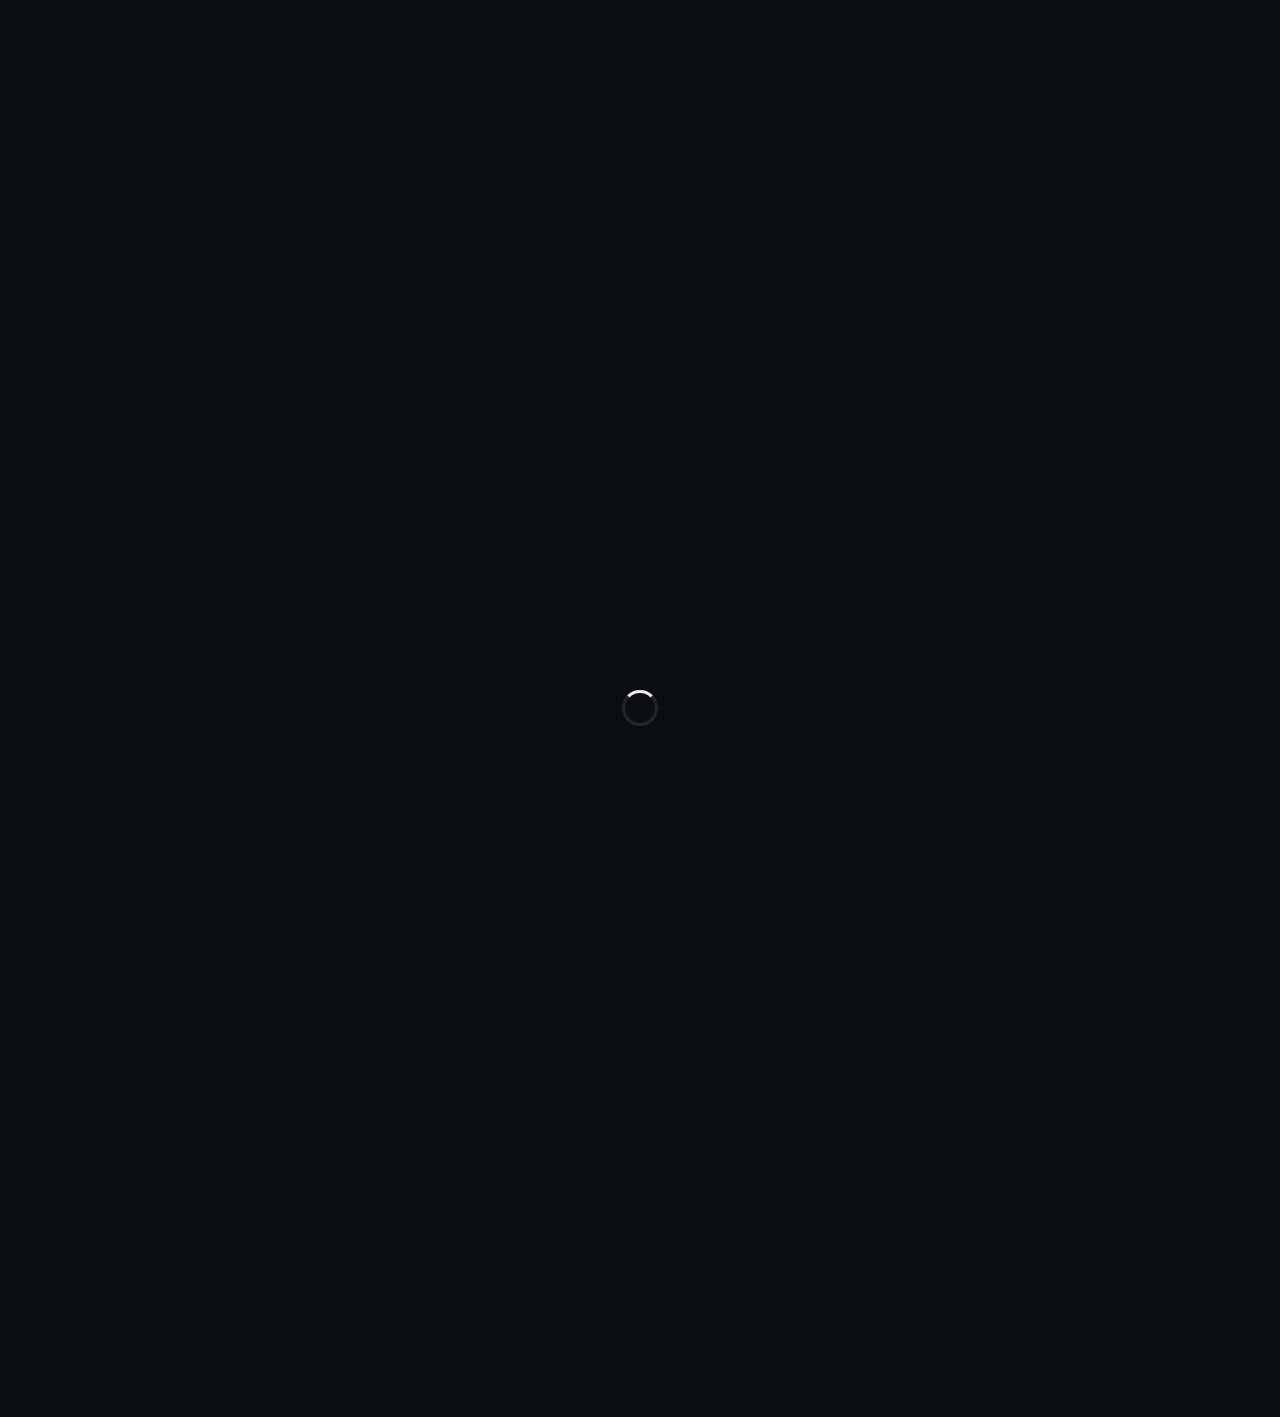
==== commit e07cecea: "implement mobile navigation and authentication guard" ====
--- a/desktop/index.html
+++ b/desktop/index.html
@@ -8,10 +8,14 @@
     <script src="https://unpkg.com/lucide@latest"></script>
   </head>
   <body>
+    <div id="auth-loader" class="auth-loader">
+      <div class="loading-spinner"></div>
+    </div>
     <nav class="nav">
       <a class="brand" href="../">
         <img src="../assets/flowsort-logo.png" />FlowSort
       </a>
+      <button class="menu" type="button" aria-label="Menu">☰</button>
       <div class="nav-right">
         <div class="lang-selector">
           <button class="lang-btn" id="lang-btn">
@@ -360,7 +364,10 @@
       lucide.createIcons();
     </script>
     <script type="module">
-      import { initNavAuth } from "../assets/auth.js";
+      import { initNavAuth, requireAuth } from "../assets/auth.js";
+      import { initMobileNav } from "../assets/mobile.js";
+
+      initMobileNav();
 
       initNavAuth({
         loginHref: "../login/",
@@ -371,6 +378,11 @@
           es: { "nav.login": "Iniciar sesión", "nav.panel": "Panel", "nav.logout": "Cerrar sesión" },
         },
       });
+
+      requireAuth({
+        loginHref: "../login/",
+        returnTo: "/desktop/",
+      });
     </script>
   </body>
 </html>
--- a/assets/styles.css
+++ b/assets/styles.css
@@ -9,6 +9,7 @@
 }
 html {
   scroll-behavior: smooth;
+  overflow-x: hidden;
 }
 body {
   margin: 0;
@@ -499,18 +500,13 @@
   border-top: 1px solid #ffffff12;
 }
 @media (max-width: 800px) {
-  .links {
-    display: none;
-  }
-  .menu {
-    display: block;
-  }
   .hero {
     grid-template-columns: 1fr;
-    padding-top: 70px;
+    padding: 48px 20px 90px;
+    gap: 32px;
   }
   .hero-art {
-    min-height: 360px;
+    min-height: 280px;
   }
   .features {
     grid-template-columns: 1fr;
@@ -522,7 +518,9 @@
     gap: 25px;
   }
   .hero h1 {
-    font-size: 58px;
+    font-size: clamp(32px, 8vw, 52px);
+    line-height: 1.02;
+    margin: 16px 0 20px;
   }
 }
 .window,
@@ -538,10 +536,33 @@
   background: #ffffff04;
   backdrop-filter: blur(16px);
 }
-.nav-right {
-  display: flex;
-  align-items: center;
-  gap: 20px;
+@media (min-width: 801px) {
+  .nav-right {
+    display: flex;
+    align-items: center;
+    gap: 20px;
+  }
+
+  .nav:has(.links) {
+    display: grid;
+    grid-template-columns: auto 1fr auto;
+    align-items: center;
+    gap: 24px;
+  }
+
+  .nav:has(.links) .brand {
+    grid-column: 1;
+  }
+
+  .nav:has(.links) .links {
+    grid-column: 2;
+    justify-content: center;
+  }
+
+  .nav:has(.links) .nav-right {
+    grid-column: 3;
+    justify-self: end;
+  }
 }
 .lang-selector {
   position: relative;
@@ -1337,71 +1358,219 @@
   height: 28px;
 }
 
-/* Mobile nav and extra small-screen tweaks */
+/* Mobile navigation */
 @media (max-width: 800px) {
   .nav {
-    position: relative;
-  }
-  .nav.open .links {
+    position: sticky;
+    top: 0;
+    z-index: 1000;
+    flex-wrap: wrap;
+    align-items: center;
+    align-content: flex-start;
+    height: auto;
+    min-height: 64px;
+    padding: 0 16px;
+    background: #0b0d10;
+    box-sizing: border-box;
+  }
+
+  .brand {
+    flex: 1;
+    min-width: 0;
+  }
+
+  .menu {
     display: flex;
+    align-items: center;
+    justify-content: center;
+    flex-shrink: 0;
+    width: 44px;
+    height: 44px;
+    padding: 0;
+    font-size: 22px;
+    cursor: pointer;
+    margin-left: 4px;
+  }
+
+  .links,
+  .nav-right {
+    display: none;
+    flex: 0 0 100%;
+    width: 100%;
     flex-direction: column;
-    position: absolute;
-    top: 78px;
-    left: 0;
-    right: 0;
-    background: linear-gradient(135deg, #171819, #0f1112);
-    padding: 12px 20px 18px;
-    gap: 12px;
-    z-index: 90;
-    border-bottom: 1px solid #ffffff12;
-  }
+    align-items: stretch;
+    gap: 4px;
+    padding: 12px 0 16px;
+    margin: 0;
+    border-top: 1px solid #ffffff12;
+  }
+
+  .nav.open .links,
   .nav.open .nav-right {
     display: flex;
+  }
+
+  .nav.open .links {
+    padding-bottom: 0;
+  }
+
+  .nav.open .nav-right {
+    padding-top: 8px;
+    border-top: none;
+  }
+
+  .links a,
+  .nav-login,
+  .lang-btn,
+  .user-menu-btn {
+    display: flex;
+    align-items: center;
+    min-height: 44px;
+    padding: 10px 8px;
+    font-size: 16px;
+  }
+
+  .lang-selector,
+  .user-menu,
+  #nav-auth {
+    width: 100%;
+  }
+
+  .lang-btn,
+  .user-menu-btn {
+    width: 100%;
+    justify-content: flex-start;
+  }
+
+  .lang-dropdown,
+  .user-dropdown {
+    position: static;
+    display: none;
+    width: 100%;
+    margin-top: 4px;
+    box-shadow: none;
+    border-radius: 8px;
+  }
+
+  .lang-dropdown.show,
+  .user-dropdown.show {
+    display: flex;
+  }
+
+  .user-name {
+    max-width: none;
+  }
+
+  footer {
+    flex-direction: column;
+    gap: 8px;
+    text-align: center;
+    padding: 20px;
+  }
+
+  .statement {
+    padding: 60px 20px;
+  }
+
+  .statement h2,
+  .cta h2 {
+    font-size: clamp(32px, 8vw, 48px);
+  }
+
+  .hero-actions {
+    flex-wrap: wrap;
+    gap: 16px;
+  }
+
+  .trust {
+    flex-wrap: wrap;
     gap: 12px;
-    padding: 12px 20px 18px;
-    border-bottom: 1px solid #ffffff08;
+  }
+
+  .pricing {
+    padding: 60px 16px;
+  }
+
+  .pricing-header h2 {
+    font-size: clamp(32px, 8vw, 48px);
+  }
+
+  .plan-amount {
+    font-size: 36px;
+  }
+
+  .download-container {
+    padding: 48px 16px;
+  }
+
+  .download-hero h1 {
+    font-size: clamp(28px, 7vw, 40px);
+  }
+
+  .download-hero .subtitle {
+    font-size: 16px;
+  }
+
+  .auto-detect-card {
+    flex-direction: column;
+    align-items: stretch;
+    text-align: center;
+    padding: 20px;
+    gap: 16px;
+  }
+
+  .auto-detect-info {
+    text-align: center;
+  }
+
+  .auto-detect-card .button {
+    width: 100%;
+    justify-content: center;
+  }
+
+  .platforms-section {
+    margin: 48px 0;
+  }
+
+  .platforms-section .section-title {
+    font-size: clamp(24px, 6vw, 32px);
+  }
+
+  .platform-card .card-actions {
+    flex-direction: column;
+  }
+
+  .platform-card .card-actions .button {
+    width: 100%;
+  }
+
+  .desktop-features-section {
+    padding-top: 40px;
+    margin-top: 40px;
+  }
+
+  .feature-card {
+    padding: 28px 20px;
+  }
+
+  .auth-container {
+    min-height: calc(100vh - 64px - 80px);
+    padding: 24px 16px;
+    align-items: flex-start;
+    padding-top: 32px;
+  }
+
+  .auth-card,
+  .auth-login-wrap {
+    padding: 28px 20px;
+  }
+
+  #welcome-msg {
+    font-size: clamp(24px, 6vw, 32px);
   }
 }
 
 @media (max-width: 420px) {
-  .hero h1 {
-    font-size: clamp(28px, 7vw, 42px);
-    line-height: 1.05;
-  }
-  .hero-copy > p {
-    font-size: 16px;
-    max-width: 100%;
-  }
-  .button {
-    padding: 12px 14px;
-    gap: 12px;
-  }
-  .nav {
-    padding: 0 14px;
-    height: 64px;
-  }
-  .brand {
-    font-size: 18px;
-  }
-  .menu {
-    font-size: 22px;
-  }
-  .hero {
-    padding: 60px 18px 90px;
-    gap: 20px;
-  }
-  .cta {
-    padding: 24px 16px;
-    margin: 0 12px 56px;
-  }
-  .replica-text {
-    bottom: -50px;
-  }
-}
-
-/* Stronger mobile adjustments for very small viewports */
-@media (max-width: 420px) {
-  /* hide heavy artwork to prioritize content and speed */
   .hero-art {
     display: none !important;
     height: 0;
@@ -1409,36 +1578,43 @@
     visibility: hidden;
   }
 
-  /* make hero copy full width and reduce vertical spacing */
   .hero {
-    padding: 48px 14px 80px;
-    gap: 12px;
+    padding: 40px 16px 72px;
+    gap: 16px;
   }
 
   .hero-copy {
     width: 100%;
   }
 
-  /* stack primary actions and make buttons easier to tap */
+  .hero h1 {
+    font-size: clamp(28px, 7vw, 40px);
+    line-height: 1.05;
+  }
+
+  .hero-copy > p {
+    font-size: 16px;
+    max-width: 100%;
+  }
+
   .hero-actions {
     flex-direction: column;
     align-items: stretch;
     gap: 12px;
-    margin-top: 22px;
+    margin-top: 18px;
   }
 
   .button {
     width: 100%;
     padding: 14px 16px;
     font-size: 15px;
-  }
-
-  /* hide decorative replica text */
+    gap: 12px;
+  }
+
   .replica-text {
     display: none;
   }
 
-  /* simplify the window replica if it sneaks back in */
   .window {
     transform: none;
     width: 100%;
@@ -1454,26 +1630,46 @@
     display: none;
   }
 
-  /* increase tap targets in nav dropdown */
-  .nav.open .links a,
-  .nav.open .nav-login,
-  .nav.open .user-menu,
-  .nav.open .lang-selector {
-    padding: 12px 8px;
-    font-size: 16px;
-  }
-  .nav.open .user-menu-btn {
-    width: 100%;
-    justify-content: flex-start;
-    padding: 8px 12px;
-  }
-  .nav.open .user-dropdown {
-    position: static;
-    display: none;
-    margin-top: 8px;
-    box-shadow: none;
-  }
-  .nav.open .user-dropdown.show {
-    display: flex;
-  }
-}
+  .nav {
+    padding: 0 14px;
+  }
+
+  .brand {
+    font-size: 18px;
+  }
+
+  .cta {
+    padding: 24px 16px;
+    margin: 0 12px 56px;
+  }
+}
+
+body.nav-open {
+  overflow: hidden;
+}
+
+/* Auth guard for protected pages */
+html.auth-pending main,
+html.auth-pending footer {
+  visibility: hidden;
+}
+
+.auth-loader {
+  position: fixed;
+  inset: 0;
+  display: flex;
+  align-items: center;
+  justify-content: center;
+  background: #0b0d10;
+  z-index: 9999;
+}
+
+.auth-loader.hidden {
+  display: none;
+}
+
+.auth-loader .loading-spinner {
+  display: block;
+  width: 36px;
+  height: 36px;
+}
